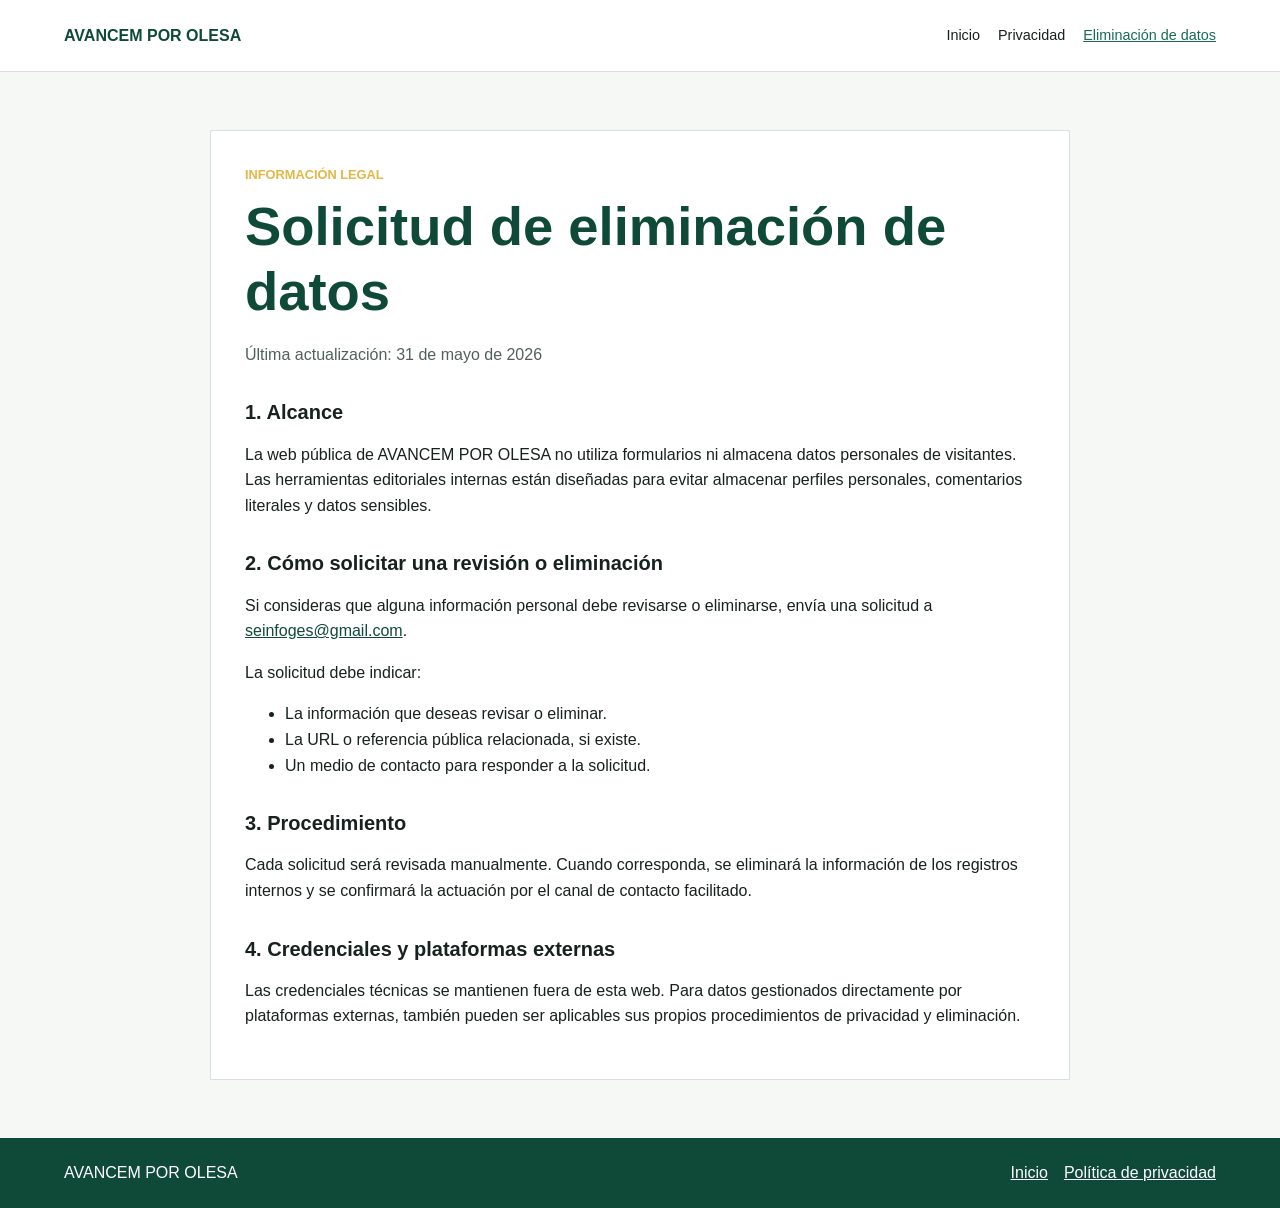
==== data-deletion.html @ 52d08c6c "Create AVANCEM POR OLESA public information site" ====
<!doctype html>
<html lang="es">
  <head>
    <meta charset="utf-8">
    <meta name="viewport" content="width=device-width, initial-scale=1">
    <title>Eliminación de datos | AVANCEM POR OLESA</title>
    <meta name="description" content="Procedimiento de eliminación de datos de AVANCEM POR OLESA.">
    <link rel="stylesheet" href="styles.css">
  </head>
  <body>
    <header class="site-header">
      <a class="brand" href="index.html">AVANCEM POR OLESA</a>
      <nav aria-label="Navegación principal">
        <a href="index.html">Inicio</a>
        <a href="privacy.html">Privacidad</a>
        <a aria-current="page" href="data-deletion.html">Eliminación de datos</a>
      </nav>
    </header>

    <main class="legal-page">
      <article class="legal-content">
        <p class="eyebrow">Información legal</p>
        <h1>Solicitud de eliminación de datos</h1>
        <p class="updated">Última actualización: 31 de mayo de 2026</p>

        <h2>1. Alcance</h2>
        <p>
          La web pública de AVANCEM POR OLESA no utiliza formularios ni almacena
          datos personales de visitantes. Las herramientas editoriales internas
          están diseñadas para evitar almacenar perfiles personales, comentarios
          literales y datos sensibles.
        </p>

        <h2>2. Cómo solicitar una revisión o eliminación</h2>
        <p>
          Si consideras que alguna información personal debe revisarse o
          eliminarse, envía una solicitud a
          <a href="mailto:seinfoges@gmail.com">seinfoges@gmail.com</a>.
        </p>
        <p>La solicitud debe indicar:</p>
        <ul>
          <li>La información que deseas revisar o eliminar.</li>
          <li>La URL o referencia pública relacionada, si existe.</li>
          <li>Un medio de contacto para responder a la solicitud.</li>
        </ul>

        <h2>3. Procedimiento</h2>
        <p>
          Cada solicitud será revisada manualmente. Cuando corresponda, se
          eliminará la información de los registros internos y se confirmará la
          actuación por el canal de contacto facilitado.
        </p>

        <h2>4. Credenciales y plataformas externas</h2>
        <p>
          Las credenciales técnicas se mantienen fuera de esta web. Para datos
          gestionados directamente por plataformas externas, también pueden ser
          aplicables sus propios procedimientos de privacidad y eliminación.
        </p>
      </article>
    </main>

    <footer>
      <span>AVANCEM POR OLESA</span>
      <div>
        <a href="index.html">Inicio</a>
        <a href="privacy.html">Política de privacidad</a>
      </div>
    </footer>
  </body>
</html>
---- styles.css ----
:root {
  --ink: #17211f;
  --muted: #52605d;
  --paper: #f6f8f6;
  --surface: #ffffff;
  --line: #d9e1de;
  --green: #176b52;
  --green-dark: #0f4a39;
  --blue: #315f8b;
  --yellow: #e1b747;
}

* {
  box-sizing: border-box;
}

html {
  scroll-behavior: smooth;
}

body {
  margin: 0;
  color: var(--ink);
  background: var(--paper);
  font-family: Arial, Helvetica, sans-serif;
  line-height: 1.6;
}

a {
  color: var(--green-dark);
}

.site-header {
  display: flex;
  min-height: 72px;
  align-items: center;
  justify-content: space-between;
  gap: 24px;
  padding: 16px clamp(20px, 5vw, 72px);
  border-bottom: 1px solid var(--line);
  background: var(--surface);
}

.brand {
  color: var(--green-dark);
  font-size: 1rem;
  font-weight: 800;
  text-decoration: none;
}

nav {
  display: flex;
  flex-wrap: wrap;
  gap: 18px;
}

nav a {
  color: var(--ink);
  font-size: 0.9rem;
  text-decoration: none;
}

nav a:hover,
nav a[aria-current="page"] {
  color: var(--green);
  text-decoration: underline;
}

.hero {
  display: flex;
  min-height: 470px;
  align-items: end;
  padding: 64px clamp(20px, 6vw, 92px);
  color: #ffffff;
  background:
    linear-gradient(100deg, rgba(10, 56, 44, 0.96), rgba(23, 107, 82, 0.74)),
    linear-gradient(20deg, var(--blue), var(--green));
}

.hero-inner {
  max-width: 780px;
}

.eyebrow {
  margin: 0 0 10px;
  color: var(--yellow);
  font-size: 0.8rem;
  font-weight: 800;
  text-transform: uppercase;
}

h1,
h2,
h3 {
  margin-top: 0;
  line-height: 1.18;
}

h1 {
  margin-bottom: 18px;
  font-size: clamp(2.4rem, 6vw, 5rem);
}

h2 {
  font-size: clamp(1.65rem, 3vw, 2.4rem);
}

.hero-copy {
  max-width: 720px;
  margin: 0;
  font-size: 1.24rem;
}

.section {
  padding: 74px clamp(20px, 6vw, 92px);
  background: var(--surface);
}

.section-alt {
  background: #edf3f1;
}

.content {
  max-width: 1040px;
  margin: 0 auto;
}

.principles {
  display: grid;
  grid-template-columns: repeat(2, minmax(0, 1fr));
  gap: 18px;
}

.principles article {
  padding: 22px;
  border: 1px solid var(--line);
  border-left: 4px solid var(--green);
  background: var(--surface);
}

.principles p {
  margin-bottom: 0;
}

.notice {
  padding: 16px;
  border-left: 4px solid var(--yellow);
  background: #fff8dc;
}

.legal-page {
  padding: 58px 20px;
}

.legal-content {
  max-width: 860px;
  margin: 0 auto;
  padding: 34px;
  border: 1px solid var(--line);
  background: var(--surface);
}

.legal-content h1 {
  color: var(--green-dark);
  font-size: clamp(2rem, 5vw, 3.4rem);
}

.legal-content h2 {
  margin-top: 34px;
  font-size: 1.25rem;
}

.updated {
  color: var(--muted);
}

footer {
  display: flex;
  justify-content: space-between;
  gap: 18px;
  padding: 22px clamp(20px, 5vw, 72px);
  color: #ffffff;
  background: var(--green-dark);
}

footer div {
  display: flex;
  flex-wrap: wrap;
  gap: 16px;
}

footer a {
  color: #ffffff;
}

@media (max-width: 700px) {
  .site-header,
  footer {
    align-items: flex-start;
    flex-direction: column;
  }

  .hero {
    min-height: 390px;
  }

  .principles {
    grid-template-columns: 1fr;
  }

  .legal-content {
    padding: 22px;
  }
}
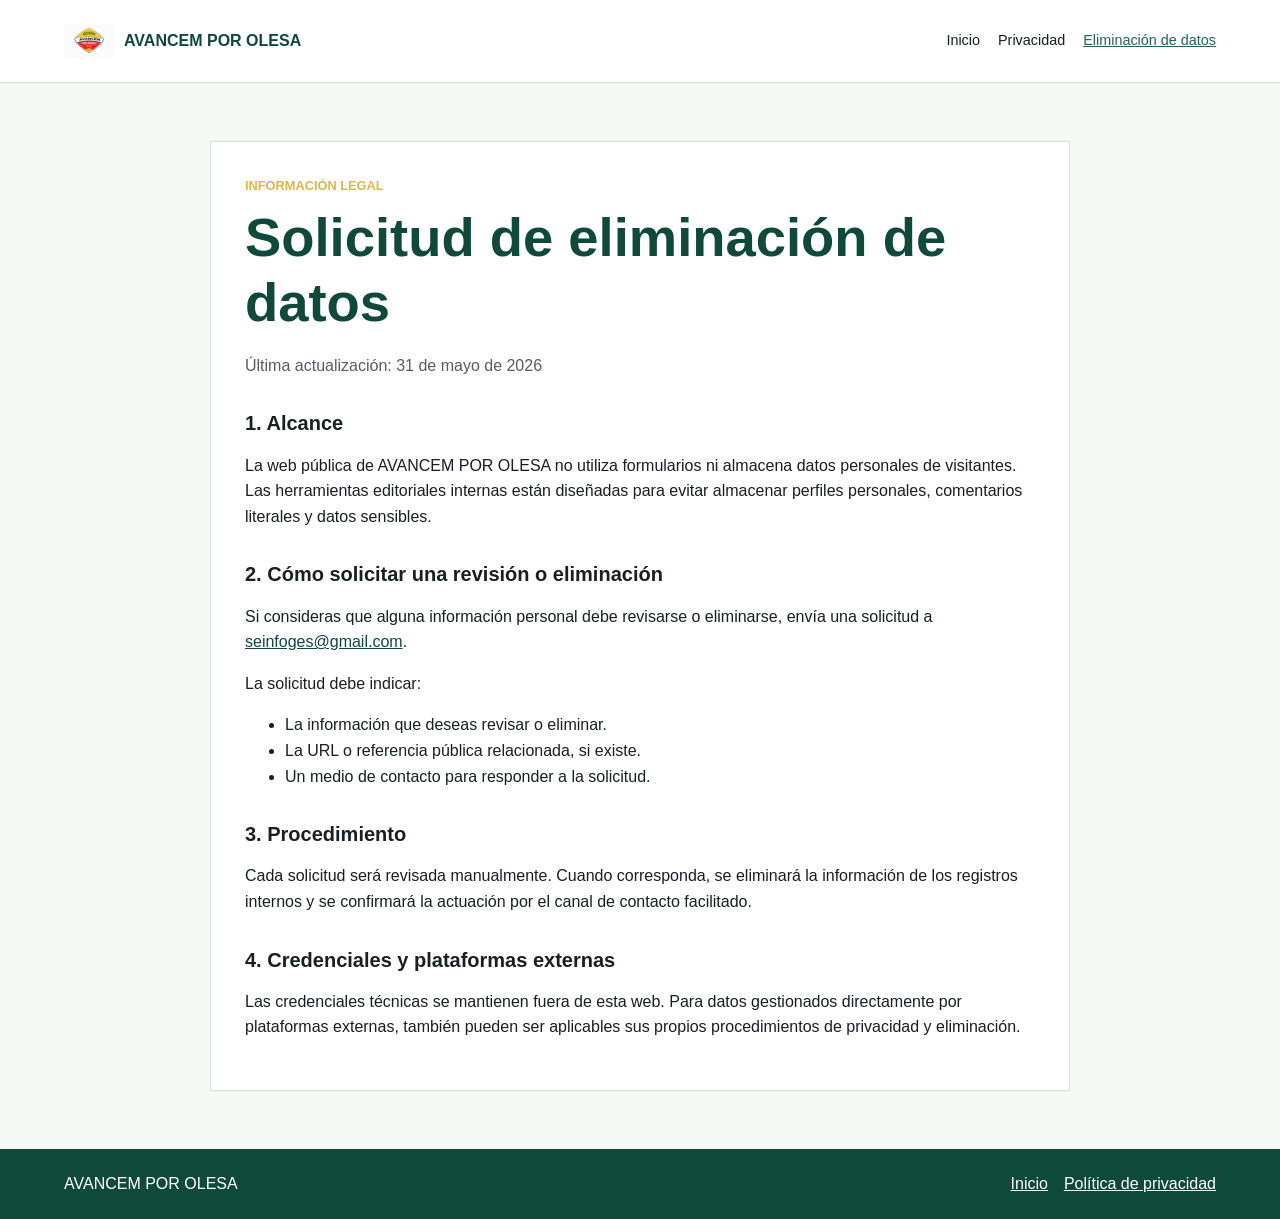
==== commit f36a4e50: "Add AVANCEM PER OLESA logo to public site" ====
--- a/data-deletion.html
+++ b/data-deletion.html
@@ -9,7 +9,10 @@
   </head>
   <body>
     <header class="site-header">
-      <a class="brand" href="index.html">AVANCEM POR OLESA</a>
+      <a class="brand" href="index.html">
+        <img src="assets/logo-avancem-per-olesa.png" alt="">
+        <span>AVANCEM POR OLESA</span>
+      </a>
       <nav aria-label="Navegación principal">
         <a href="index.html">Inicio</a>
         <a href="privacy.html">Privacidad</a>
--- a/styles.css
+++ b/styles.css
@@ -42,10 +42,19 @@
 }
 
 .brand {
+  display: inline-flex;
+  align-items: center;
+  gap: 10px;
   color: var(--green-dark);
   font-size: 1rem;
   font-weight: 800;
   text-decoration: none;
+}
+
+.brand img {
+  width: 50px;
+  height: 50px;
+  object-fit: contain;
 }
 
 nav {
@@ -81,6 +90,14 @@
   max-width: 780px;
 }
 
+.hero-logo {
+  display: block;
+  width: min(260px, 60vw);
+  margin-bottom: 22px;
+  border: 3px solid rgba(255, 255, 255, 0.82);
+  background: #ffffff;
+}
+
 .eyebrow {
   margin: 0 0 10px;
   color: var(--yellow);
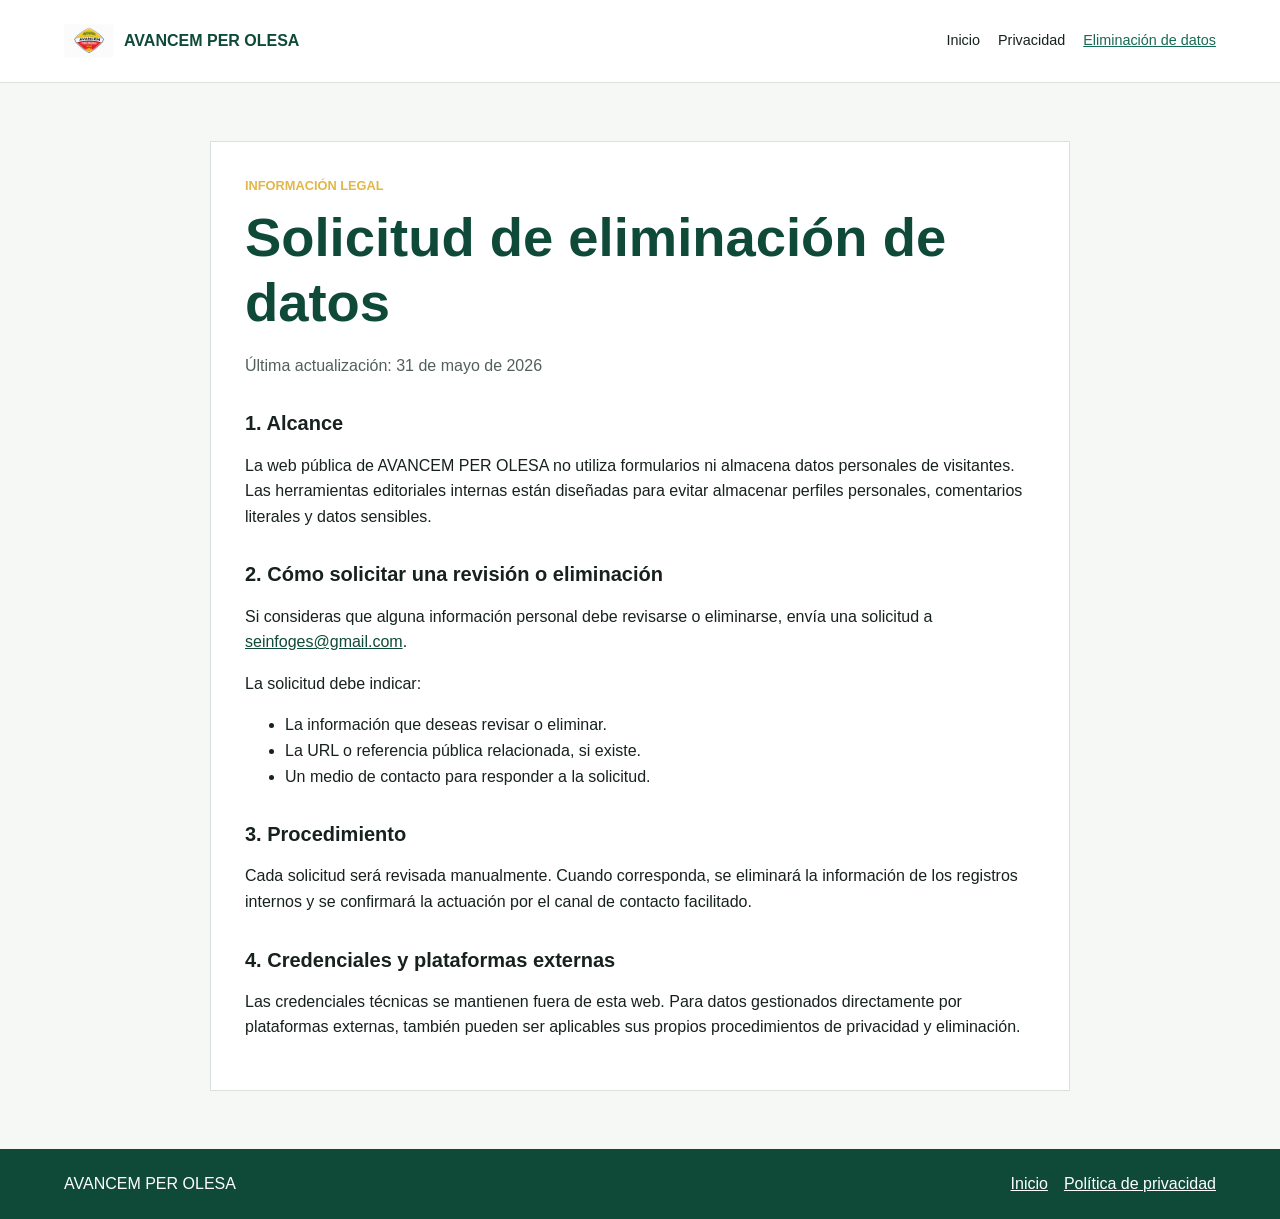
==== commit b7397bb4: "Correct public name to AVANCEM PER OLESA" ====
--- a/data-deletion.html
+++ b/data-deletion.html
@@ -3,15 +3,15 @@
   <head>
     <meta charset="utf-8">
     <meta name="viewport" content="width=device-width, initial-scale=1">
-    <title>Eliminación de datos | AVANCEM POR OLESA</title>
-    <meta name="description" content="Procedimiento de eliminación de datos de AVANCEM POR OLESA.">
+    <title>Eliminación de datos | AVANCEM PER OLESA</title>
+    <meta name="description" content="Procedimiento de eliminación de datos de AVANCEM PER OLESA.">
     <link rel="stylesheet" href="styles.css">
   </head>
   <body>
     <header class="site-header">
       <a class="brand" href="index.html">
         <img src="assets/logo-avancem-per-olesa.png" alt="">
-        <span>AVANCEM POR OLESA</span>
+        <span>AVANCEM PER OLESA</span>
       </a>
       <nav aria-label="Navegación principal">
         <a href="index.html">Inicio</a>
@@ -28,7 +28,7 @@
 
         <h2>1. Alcance</h2>
         <p>
-          La web pública de AVANCEM POR OLESA no utiliza formularios ni almacena
+          La web pública de AVANCEM PER OLESA no utiliza formularios ni almacena
           datos personales de visitantes. Las herramientas editoriales internas
           están diseñadas para evitar almacenar perfiles personales, comentarios
           literales y datos sensibles.
@@ -64,7 +64,7 @@
     </main>
 
     <footer>
-      <span>AVANCEM POR OLESA</span>
+      <span>AVANCEM PER OLESA</span>
       <div>
         <a href="index.html">Inicio</a>
         <a href="privacy.html">Política de privacidad</a>
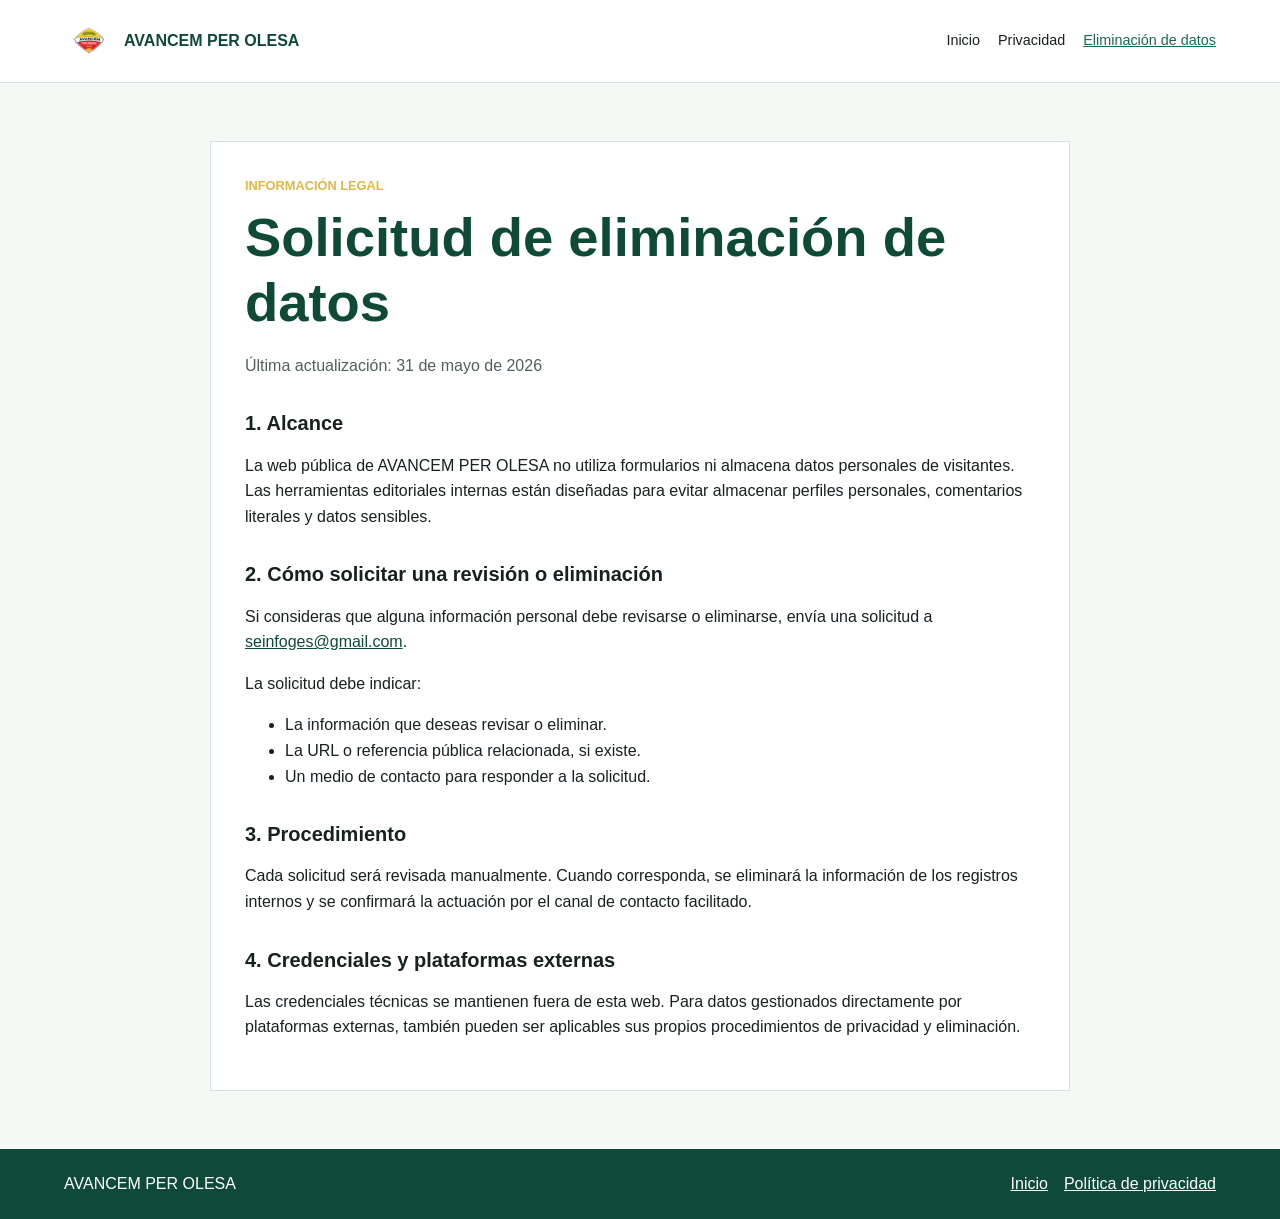
==== commit ffb578d0: "Version logo asset to bypass stale browser cache" ====
--- a/data-deletion.html
+++ b/data-deletion.html
@@ -10,7 +10,7 @@
   <body>
     <header class="site-header">
       <a class="brand" href="index.html">
-        <img src="assets/logo-avancem-per-olesa.png" alt="">
+        <img src="assets/logo-avancem-per-olesa-v2.png" alt="">
         <span>AVANCEM PER OLESA</span>
       </a>
       <nav aria-label="Navegación principal">
--- a/styles.css
+++ b/styles.css
@@ -94,8 +94,6 @@
   display: block;
   width: min(260px, 60vw);
   margin-bottom: 22px;
-  border: 3px solid rgba(255, 255, 255, 0.82);
-  background: #ffffff;
 }
 
 .eyebrow {
